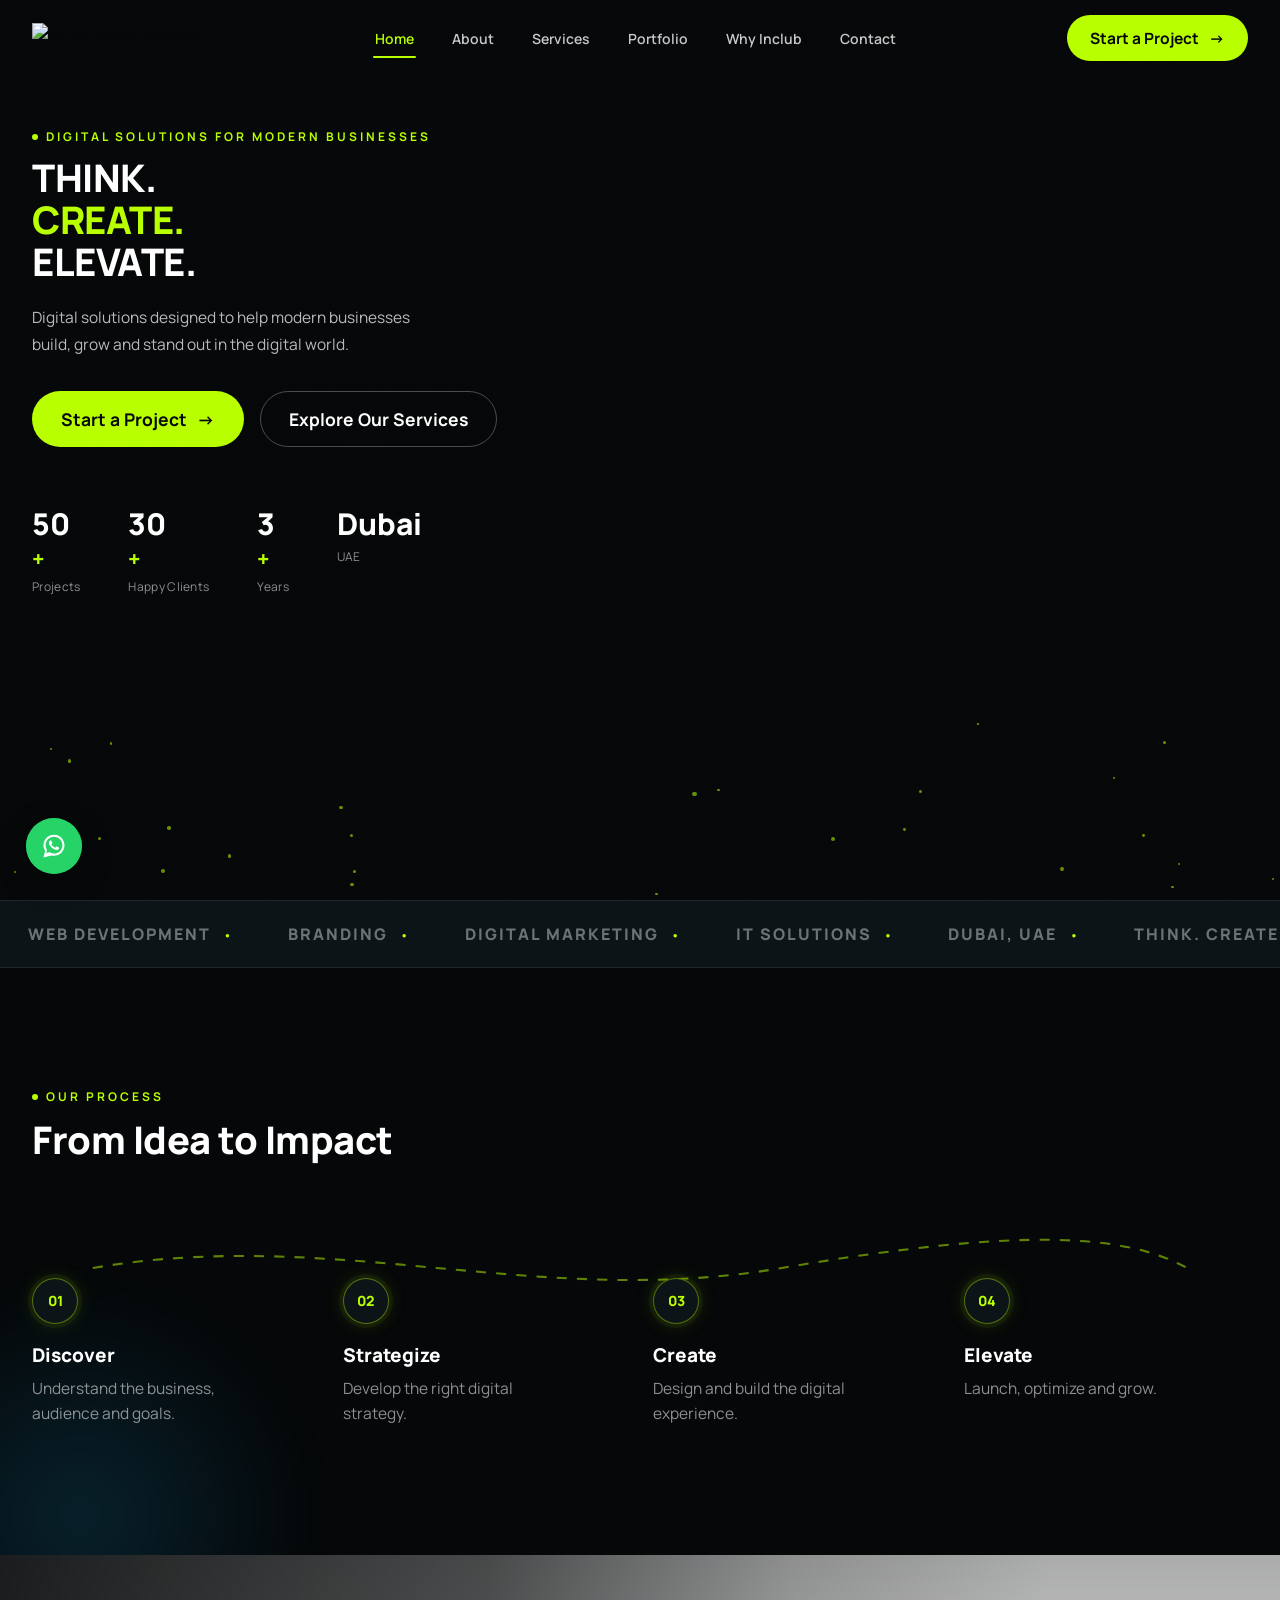
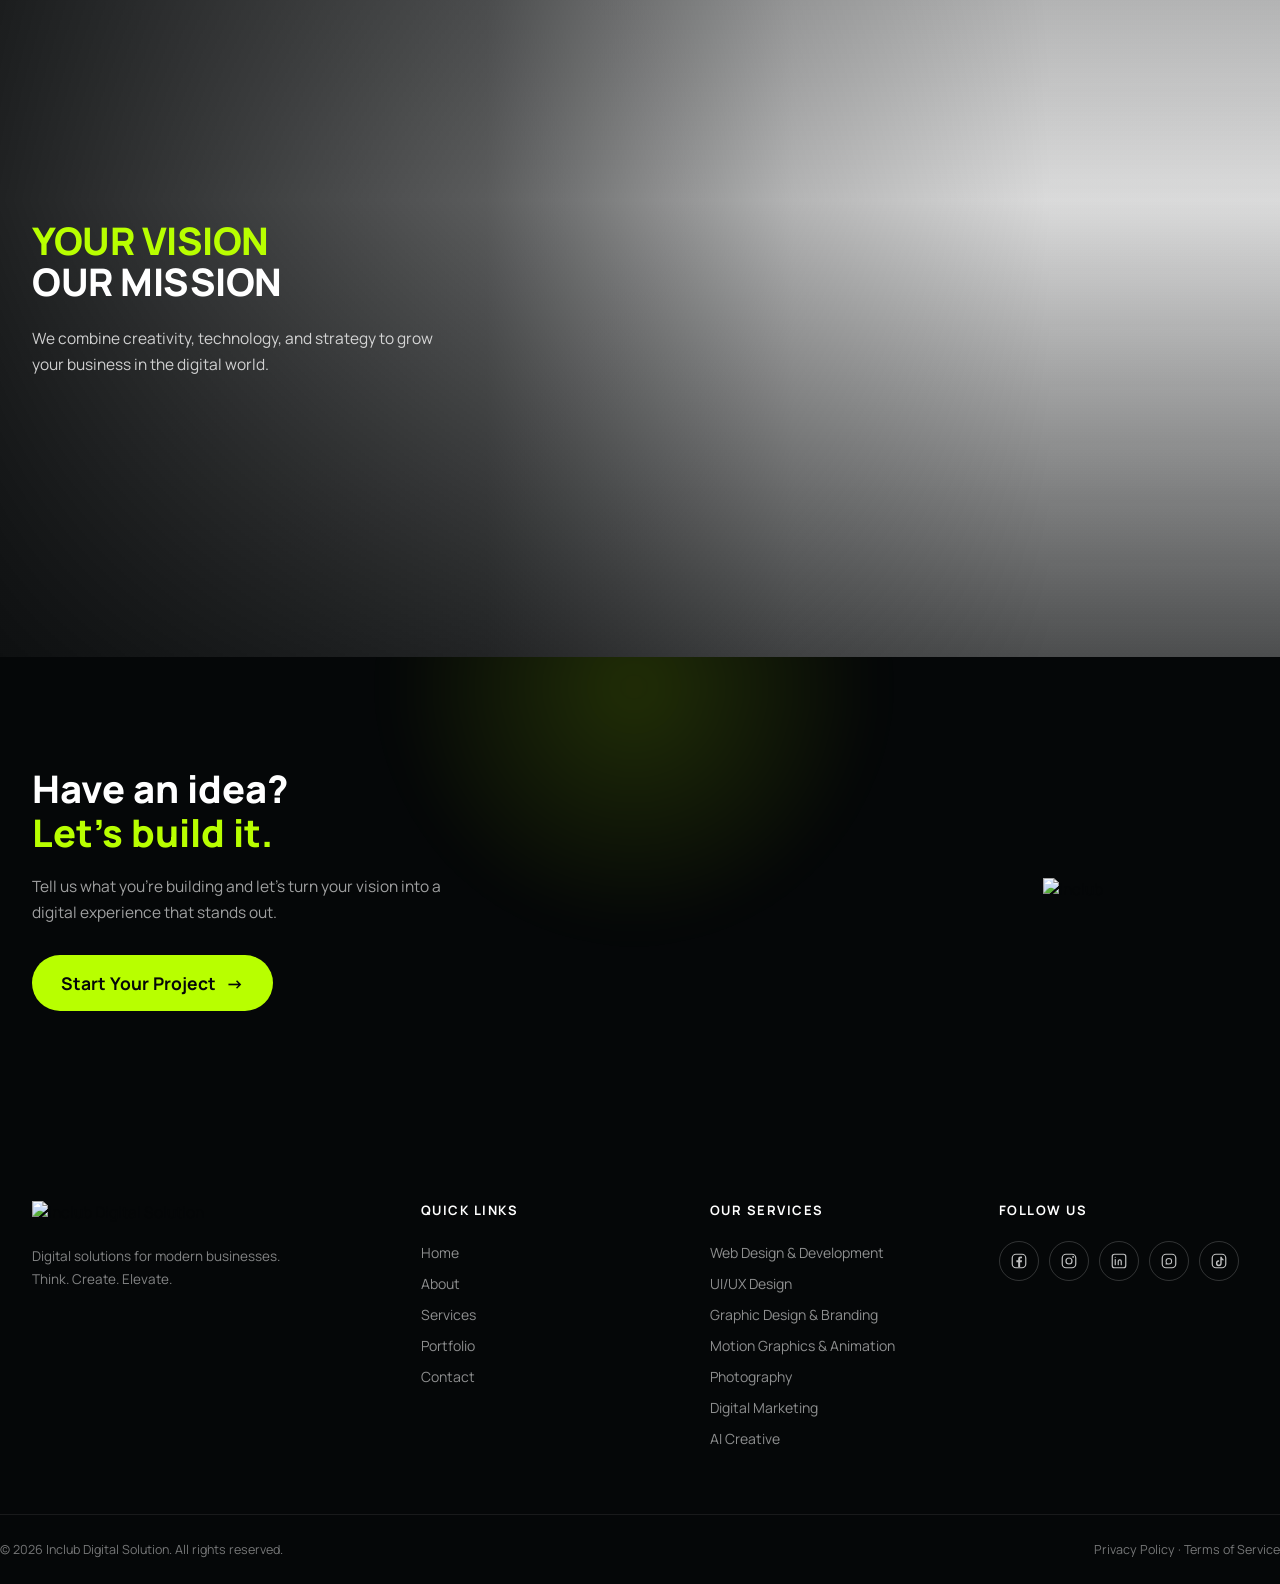
==== index.html @ 9d9596af "Add files via upload" ====
<!DOCTYPE html>
<html lang="en">
<head>
<meta charset="UTF-8">
<meta name="viewport" content="width=device-width, initial-scale=1.0">
<title>Inclub Digital Solution — Think. Create. Elevate.</title>
<meta name="description" content="Inclub Digital Solution — Dubai-based digital agency offering web development, branding, digital marketing and IT solutions.">
<link rel="icon" href="assets/logo-mark.png" type="image/png">
<link rel="preconnect" href="https://fonts.googleapis.com">
<link rel="preconnect" href="https://fonts.gstatic.com" crossorigin>
<link href="https://fonts.googleapis.com/css2?family=Manrope:wght@400;500;600;700;800&display=swap" rel="stylesheet">
<link rel="stylesheet" href="style.css">
</head>
<body>

<div class="grain"></div>
<div class="cursor-dot" id="cursorDot"></div>
<div class="cursor-ring" id="cursorRing"></div>
<div class="back-to-top" id="backToTop" aria-label="Back to top" role="button" tabindex="0">
  <svg width="18" height="18" viewBox="0 0 24 24" fill="none"><path d="M12 19V5M12 5L5 12M12 5L19 12" stroke="currentColor" stroke-width="2" stroke-linecap="round" stroke-linejoin="round"/></svg>
</div>

<a href="https://wa.me/971547295871" target="_blank" rel="noopener noreferrer" class="whatsapp-float" aria-label="Chat on WhatsApp">
  <span class="whatsapp-tooltip">Chat with us</span>
  <svg viewBox="0 0 32 32" fill="currentColor"><path d="M16.001 3C9.373 3 4 8.373 4 15c0 2.379.694 4.596 1.885 6.463L4 29l7.717-1.859A11.93 11.93 0 0016.001 27C22.628 27 28 21.627 28 15S22.628 3 16.001 3zm.001 21.6a9.56 9.56 0 01-4.868-1.334l-.349-.207-3.65.879.89-3.556-.228-.365A9.553 9.553 0 016.4 15c0-5.294 4.307-9.6 9.601-9.6 5.293 0 9.6 4.306 9.6 9.6 0 5.294-4.307 9.6-9.6 9.6zm5.264-7.19c-.288-.144-1.706-.842-1.97-.938-.264-.096-.456-.144-.648.144-.192.288-.744.938-.912 1.13-.168.192-.336.216-.624.072-.288-.144-1.216-.448-2.316-1.428-.856-.763-1.434-1.706-1.602-1.994-.168-.288-.018-.444.126-.588.13-.129.288-.336.432-.504.144-.168.192-.288.288-.48.096-.192.048-.36-.024-.504-.072-.144-.648-1.562-.888-2.14-.234-.562-.472-.486-.648-.495l-.552-.01c-.192 0-.504.072-.768.36-.264.288-1.008.984-1.008 2.4 0 1.416 1.032 2.784 1.176 2.976.144.192 2.03 3.1 4.92 4.347.687.297 1.223.474 1.641.606.689.219 1.316.188 1.812.114.553-.083 1.706-.697 1.947-1.37.24-.672.24-1.248.168-1.37-.072-.12-.264-.192-.552-.336z"/></svg>
</a>

<header class="header" id="header">
  <div class="container header-inner">
    <a href="index.html" class="logo"><img src="assets/logo.png" alt="Inclub Digital Solution"></a>

    <nav class="nav" id="mainNav">
      <a href="index.html" class="nav-link" data-nav>Home</a>
      <a href="about.html" class="nav-link" data-nav>About</a>
      <a href="services.html" class="nav-link" data-nav>Services</a>
      <a href="portfolio.html" class="nav-link" data-nav>Portfolio</a>
      <a href="why-inclub.html" class="nav-link" data-nav>Why Inclub</a>
      <a href="contact.html" class="nav-link" data-nav>Contact</a>
    </nav>

    <a href="contact.html" class="btn btn-primary btn-sm header-cta">Start a Project <span class="arrow">→</span></a>

    <button class="hamburger" id="hamburger" aria-label="Open menu" aria-expanded="false">
      <span></span><span></span><span></span>
    </button>
  </div>

</header>
  <div class="mobile-menu" id="mobileMenu">
    <nav class="mobile-nav">
      <a href="index.html" data-nav-mobile>Home</a>
      <a href="about.html" data-nav-mobile>About</a>
      <a href="services.html" data-nav-mobile>Services</a>
      <a href="portfolio.html" data-nav-mobile>Portfolio</a>
      <a href="why-inclub.html" data-nav-mobile>Why Inclub</a>
      <a href="contact.html" data-nav-mobile>Contact</a>
    </nav>
    <a href="contact.html" class="btn btn-primary" data-nav-mobile>Start a Project <span class="arrow">→</span></a>
  </div>


<section class="hero" id="home">
  <div class="hero-bg">
    <video class="hero-bg-video" autoplay muted loop playsinline preload="auto">
      <source src="assets/background_play.mp4" type="video/mp4">
    </video>
  </div>
  <div class="hero-particles" id="heroParticles"></div>

  <div class="container hero-inner">
    <p class="eyebrow reveal">Digital Solutions for Modern Businesses</p>
    <h1 class="hero-title reveal">
      <span class="line line-white">THINK.</span>
      <span class="line line-lime">CREATE.</span>
      <span class="line line-white">ELEVATE.</span>
    </h1>
    <p class="hero-sub reveal">Digital solutions designed to help modern businesses build, grow and stand out in the digital world.</p>

    <div class="hero-actions reveal">
      <a href="contact.html" class="btn btn-primary">Start a Project <span class="arrow">→</span></a>
      <a href="services.html" class="btn btn-outline">Explore Our Services</a>
    </div>

    <div class="hero-stats reveal">
      <div class="stat"><span class="stat-num" data-count="50">0</span><span class="stat-suffix">+</span><span class="stat-label">Projects</span></div>
      <div class="stat"><span class="stat-num" data-count="30">0</span><span class="stat-suffix">+</span><span class="stat-label">Happy Clients</span></div>
      <div class="stat"><span class="stat-num" data-count="3">0</span><span class="stat-suffix">+</span><span class="stat-label">Years</span></div>
      <div class="stat stat-text"><span class="stat-num-static">Dubai</span><span class="stat-label">UAE</span></div>
    </div>
  </div>
</section>

<div class="marquee">
  <div class="marquee-track">
    <div class="marquee-item">Web Development <span>●</span></div>
    <div class="marquee-item">Branding <span>●</span></div>
    <div class="marquee-item">Digital Marketing <span>●</span></div>
    <div class="marquee-item">IT Solutions <span>●</span></div>
    <div class="marquee-item">Dubai, UAE <span>●</span></div>
    <div class="marquee-item">Think. Create. Elevate. <span>●</span></div>
    <div class="marquee-item">Web Development <span>●</span></div>
    <div class="marquee-item">Branding <span>●</span></div>
    <div class="marquee-item">Digital Marketing <span>●</span></div>
    <div class="marquee-item">IT Solutions <span>●</span></div>
    <div class="marquee-item">Dubai, UAE <span>●</span></div>
    <div class="marquee-item">Think. Create. Elevate. <span>●</span></div>
  </div>
</div>

<section class="process" id="process">
  <div class="container">
    <div class="section-head reveal">
      <p class="eyebrow">Our Process</p>
      <h2 class="section-title section-title-light">From Idea to Impact</h2>
    </div>

    <div class="process-track reveal">
      <svg class="process-line" viewBox="0 0 1200 120" preserveAspectRatio="none" aria-hidden="true">
        <path d="M60 60 C 300 10, 500 110, 740 60 S 1080 20, 1140 60" />
      </svg>

      <div class="process-steps">
        <div class="process-step">
          <span class="process-index">01</span>
          <h4>Discover</h4>
          <p>Understand the business, audience and goals.</p>
        </div>
        <div class="process-step">
          <span class="process-index">02</span>
          <h4>Strategize</h4>
          <p>Develop the right digital strategy.</p>
        </div>
        <div class="process-step">
          <span class="process-index">03</span>
          <h4>Create</h4>
          <p>Design and build the digital experience.</p>
        </div>
        <div class="process-step">
          <span class="process-index">04</span>
          <h4>Elevate</h4>
          <p>Launch, optimize and grow.</p>
        </div>
      </div>
    </div>
  </div>
</section>

<section class="vision" id="vision">
  <div class="vision-bg" style="background-image:url('assets/our-mission.png')" id="visionBg"></div>
  <div class="vision-overlay"></div>
  <div class="container vision-inner reveal">
    <h2 class="vision-title">
      <span class="line-lime">YOUR VISION</span>
      <span class="line-white">OUR MISSION</span>
    </h2>
    <p class="vision-text">We combine creativity, technology, and strategy to grow your business in the digital world.</p>
  </div>
</section>

<section class="cta">
  <div class="container cta-inner reveal">
    <div class="cta-copy">
      <h2>Have an idea?<br><span class="lime">Let's build it.</span></h2>
      <p>Tell us what you're building and let's turn your vision into a digital experience that stands out.</p>
      <a href="contact.html" class="btn btn-primary">Start Your Project <span class="arrow">→</span></a>
    </div>
    <img src="assets/inclub_icon.png" alt="Inclub" class="cta-robot">
  </div>
</section>

<footer class="footer">
  <div class="container footer-grid">
    <div class="footer-brand">
      <img src="assets/logo.png" alt="Inclub Digital Solution">
      <p>Digital solutions for modern businesses.<br>Think. Create. Elevate.</p>
    </div>

    <div class="footer-col">
      <h5>Quick Links</h5>
      <a href="index.html">Home</a>
      <a href="about.html">About</a>
      <a href="services.html">Services</a>
      <a href="portfolio.html">Portfolio</a>
      <a href="contact.html">Contact</a>
    </div>

    <div class="footer-col">
      <h5>Our Services</h5>
      <a href="services.html">Web Design & Development</a>
      <a href="services.html">UI/UX Design</a>
      <a href="services.html">Graphic Design & Branding</a>
      <a href="services.html">Motion Graphics & Animation</a>
      <a href="services.html">Photography</a>
      <a href="services.html">Digital Marketing</a>
      <a href="services.html">AI Creative</a>
    </div>

    <div class="footer-col">
      <h5>Follow Us</h5>
      <div class="footer-social">
        <a href="https://www.facebook.com/profile.php?id=61593820896204" target="_blank" rel="noopener noreferrer" aria-label="Facebook" class="social-btn">
          <svg width="18" height="18" viewBox="0 0 24 24" fill="none"><rect x="3" y="3" width="18" height="18" rx="5" stroke="currentColor" stroke-width="1.6"/><path d="M13.5 20v-6.5h2.2l.3-2.5h-2.5v-1.6c0-.7.3-1.2 1.2-1.2h1.3V6c-.2 0-1-.1-1.9-.1-1.9 0-3.2 1.1-3.2 3.3v1.8H8.5v2.5h2.4V20h2.6z" fill="currentColor"/></svg>
        </a>
        <a href="https://www.instagram.com/inclubdigitalsolution/" target="_blank" rel="noopener noreferrer" aria-label="Instagram" class="social-btn">
          <svg width="18" height="18" viewBox="0 0 24 24" fill="none"><rect x="3" y="3" width="18" height="18" rx="5" stroke="currentColor" stroke-width="1.6"/><circle cx="12" cy="12" r="4" stroke="currentColor" stroke-width="1.6"/><circle cx="17.5" cy="6.5" r="1.2" fill="currentColor"/></svg>
        </a>
        <a href="https://www.linkedin.com/company/inclubdigitalsolution/" target="_blank" rel="noopener noreferrer" aria-label="LinkedIn" class="social-btn">
          <svg width="18" height="18" viewBox="0 0 24 24" fill="none"><rect x="3" y="3" width="18" height="18" rx="3" stroke="currentColor" stroke-width="1.6"/><path d="M7 10v7M7 7v.01M11 17v-4.5a2 2 0 014-.2M15 17v-4.7" stroke="currentColor" stroke-width="1.6" stroke-linecap="round"/></svg>
        </a>
        <a href="https://wa.me/971547295871" target="_blank" rel="noopener noreferrer" aria-label="WhatsApp" class="social-btn">
          <svg width="18" height="18" viewBox="0 0 24 24" fill="none"><rect x="3" y="3" width="18" height="18" rx="5" stroke="currentColor" stroke-width="1.6"/><path d="M15.5 12.3c0 2-1.7 3.7-3.7 3.7-.6 0-1.2-.1-1.7-.4l-2 .5.5-1.9a3.6 3.6 0 01-.5-1.9c0-2 1.7-3.7 3.7-3.7s3.7 1.7 3.7 3.7z" stroke="currentColor" stroke-width="1.4" stroke-linejoin="round"/></svg>
        </a>
        <a href="https://www.tiktok.com/@inclubdigitalsolution" target="_blank" rel="noopener noreferrer" aria-label="TikTok" class="social-btn">
          <svg width="18" height="18" viewBox="0 0 24 24" fill="none"><rect x="3" y="3" width="18" height="18" rx="5" stroke="currentColor" stroke-width="1.6"/><path d="M13.75 6.3h1.85c.16 1.42 1.02 2.6 2.4 3.02v1.9c-.87-.05-1.68-.33-2.4-.79v4.55a3.86 3.86 0 11-3.86-3.86c.14 0 .28.01.41.03v1.92a1.96 1.96 0 101.6 1.93V6.3z" fill="currentColor"/></svg>
        </a>
      </div>
    </div>
  </div>

  <div class="container footer-bottom">
    <span>© <span id="year"></span> Inclub Digital Solution. All rights reserved.</span>
    <span class="footer-legal"><a href="#">Privacy Policy</a> · <a href="#">Terms of Service</a></span>
  </div>
</footer>

<script src="script.js"></script>
</body>
</html>
---- style.css ----
:root{
  --black: #050708;
  --black-soft: #0d1418;
  --lime: #B8FF00;
  --green: #8DFF00;
  --blue: #16A8E8;
  --white: #FFFFFF;
  --gray-100: #F3F5F4;
  --gray-300: #d7dcdb;
  --gray-500: #9aa0a6;
  --gray-700: #4a4f52;

  --font: 'Manrope', 'Inter', -apple-system, BlinkMacSystemFont, 'Segoe UI', sans-serif;

  --container: 1320px;
  --radius-lg: 22px;
  --radius-md: 14px;
  --radius-sm: 8px;

  --ease: cubic-bezier(.22,.9,.32,1);
}

*,*::before,*::after{ box-sizing: border-box; }
html{ scroll-behavior: smooth; }
body{
  margin:0;
  font-family: var(--font);
  font-size: 15.5px;
  background: var(--white);
  color: var(--black);
  -webkit-font-smoothing: antialiased;
  overflow-x: hidden;
}
img{ max-width:100%; display:block; }
a{ color: inherit; text-decoration: none; }
ul{ list-style:none; margin:0; padding:0; }
button{ font-family: inherit; cursor:pointer; }
input, textarea, select{ font-family: inherit; }

.container{
  width: 100%;
  max-width: var(--container);
  margin: 0 auto;
  padding: 0 32px;
}

.grain{
  position: fixed; inset:0; pointer-events:none; z-index: 9999;
  opacity: .025; mix-blend-mode: overlay;
  background-image: url("data:image/svg+xml,%3Csvg xmlns='http://www.w3.org/2000/svg' width='120' height='120'%3E%3Cfilter id='n'%3E%3CfeTurbulence type='fractalNoise' baseFrequency='0.9' numOctaves='2' stitchTiles='stitch'/%3E%3C/filter%3E%3Crect width='100%25' height='100%25' filter='url(%23n)'/%3E%3C/svg%3E");
}

.cursor-dot, .cursor-ring{
  position: fixed; top:0; left:0; z-index: 9998;
  pointer-events:none;
  transform: translate(-50%,-50%);
  border-radius: 50%;
}
.cursor-dot{
  width:6px; height:6px; background: var(--lime);
  transition: opacity .2s var(--ease), background .2s var(--ease);
}
.cursor-ring{
  width:36px; height:36px; border:1.5px solid rgba(184,255,0,.55);
  transition: width .25s var(--ease), height .25s var(--ease), border-color .25s var(--ease), opacity .2s var(--ease), background .25s var(--ease);
}
.cursor-ring.hovering{
  width:56px; height:56px; background: rgba(184,255,0,.08); border-color: var(--lime);
}
.cursor-dot, .cursor-ring{ opacity:0; }
body.cursor-active .cursor-dot, body.cursor-active .cursor-ring{ opacity:1; }
@media (hover:none), (pointer:coarse){
  .cursor-dot, .cursor-ring{ display:none; }
}

.reveal{
  opacity: 0;
  transform: translateY(28px) scale(.98);
  filter: blur(6px);
  transition: opacity .8s var(--ease), transform .8s var(--ease), filter .8s var(--ease);
}
.reveal.in-view{ opacity: 1; transform: translateY(0) scale(1); filter: blur(0); }

.glow-orb{
  content:''; position:absolute; border-radius:50%;
  filter: blur(90px); pointer-events:none; z-index:0;
  opacity: .55;
}

.eyebrow{
  display:flex; align-items:center; gap:8px;
  font-size: 12px;
  font-weight: 700;
  letter-spacing: 3px;
  text-transform: uppercase;
  color: var(--lime);
  margin: 0 0 12px;
}
.eyebrow::before{
  content:''; width:6px; height:6px; border-radius:50%;
  background: var(--lime); flex-shrink:0;
  box-shadow: 0 0 0 0 rgba(184,255,0,.55);
  animation: pulseDot 2.2s ease-out infinite;
}
@keyframes pulseDot{
  0%{ box-shadow: 0 0 0 0 rgba(184,255,0,.55); }
  70%{ box-shadow: 0 0 0 7px rgba(184,255,0,0); }
  100%{ box-shadow: 0 0 0 0 rgba(184,255,0,0); }
}
.eyebrow-dark{ color: #6a9600; }
.eyebrow-dark::before{ background: #6a9600; box-shadow: 0 0 0 0 rgba(106,150,0,.4); }
.eyebrow-dark::before{ animation: pulseDotDark 2.2s ease-out infinite; }
@keyframes pulseDotDark{
  0%{ box-shadow: 0 0 0 0 rgba(106,150,0,.4); }
  70%{ box-shadow: 0 0 0 7px rgba(106,150,0,0); }
  100%{ box-shadow: 0 0 0 0 rgba(106,150,0,0); }
}

.section-title{
  font-size: 38px;
  font-weight: 800;
  line-height: 1.18;
  letter-spacing: -0.5px;
  margin: 0 0 16px;
  color: var(--black);
}
.section-title-light{ color: var(--white); }

.section-text{
  font-size: 15.5px;
  line-height: 1.7;
  color: var(--gray-700);
  max-width: 46ch;
  margin: 0 0 22px;
}

.section-head{ max-width: 640px; margin: 0 0 56px; }

.link-arrow{
  display: inline-flex;
  align-items: center;
  gap: 8px;
  font-weight: 700;
  font-size: 14px;
  color: var(--black);
  border-bottom: 1px solid transparent;
  transition: gap .25s var(--ease), color .25s var(--ease);
}
.link-arrow .arrow{ transition: transform .25s var(--ease); color: var(--lime); }
.link-arrow:hover{ gap: 12px; }
.link-arrow:hover .arrow{ transform: translateX(3px); }

.section-title-light + .link-arrow,
.services .link-arrow,
.process .link-arrow{ color: var(--white); }

.btn{
  display: inline-flex;
  align-items: center;
  gap: 10px;
  padding: 15px 28px;
  border-radius: 999px;
  font-weight: 700;
  font-size: 17.5px;
  border: 1px solid transparent;
  transition: transform .25s var(--ease), box-shadow .25s var(--ease), background .25s var(--ease), color .25s var(--ease), border-color .25s var(--ease);
  white-space: nowrap;
}
.btn .arrow{ transition: transform .25s var(--ease); }
.btn:hover .arrow{ transform: translateX(4px); }
.btn:hover{ transform: translateY(-2px); }

.btn-primary{
  background: var(--lime);
  color: var(--black);
  box-shadow: 0 0 0 rgba(184,255,0,0);
}
.btn-primary:hover{ box-shadow: 0 8px 34px rgba(184,255,0,.45); }

.btn-outline{
  background: transparent;
  color: var(--white);
  border-color: rgba(255,255,255,.28);
}
.btn-outline:hover{ border-color: var(--lime); color: var(--lime); box-shadow: 0 0 24px rgba(184,255,0,.18); }

.btn-sm{ padding: 11px 22px; font-size: 15.5px; }
.btn-block{ width: 100%; justify-content: center; margin-top: 6px; }

.header{
  position: fixed; top:0; left:0; right:0; z-index: 500;
  background: transparent;
  backdrop-filter: none;
  -webkit-backdrop-filter: none;
  border-bottom: 1px solid transparent;
  transition: background .3s var(--ease), border-color .3s var(--ease), backdrop-filter .3s var(--ease);
}
.header.scrolled{
  background: rgba(5,7,8,.85);
  backdrop-filter: blur(14px);
  -webkit-backdrop-filter: blur(14px);
  border-bottom-color: rgba(255,255,255,.08);
}

.header-inner{
  display:flex; align-items:center; justify-content: space-between;
  height: 76px;
  gap: 24px;
}
.logo img{ height: 30px; width:auto; }

.nav{ display:flex; align-items:center; gap: 34px; margin: 0 auto; }
.nav-link{
  position: relative;
  font-size: 14px; font-weight: 600;
  color: rgba(255,255,255,.78);
  padding: 6px 2px;
  transition: color .2s var(--ease);
}
.nav-link::after{
  content:''; position:absolute; left:0; right:0; bottom:-4px; height:2px;
  background: var(--lime); border-radius:2px;
  transform: scaleX(0); transform-origin: left;
  transition: transform .25s var(--ease);
}
.nav-link:hover{ color: var(--white); }
.nav-link.active{ color: var(--lime); }
.nav-link.active::after{ transform: scaleX(1); }

.header-cta{ flex-shrink:0; }

.hamburger{
  display:none; flex-direction:column; justify-content:center; gap:5px;
  width: 40px; height:40px; background:transparent; border:none; padding:0;
}
.hamburger span{
  display:block; width: 22px; height:2px; background: var(--white);
  margin: 0 auto; transition: transform .3s var(--ease), opacity .3s var(--ease);
}
.hamburger.open span:nth-child(1){ transform: translateY(7px) rotate(45deg); }
.hamburger.open span:nth-child(2){ opacity:0; }
.hamburger.open span:nth-child(3){ transform: translateY(-7px) rotate(-45deg); }

.mobile-menu{
  display:none;
  position: fixed; inset: 76px 0 0 0; z-index: 480;
  background: rgb(5,7,8);
  padding: 36px 28px;
  flex-direction: column; gap: 34px;
  transform: translateY(-12px);
  opacity: 0;
  pointer-events: none;
  transition: transform .35s var(--ease), opacity .35s var(--ease);
  overflow-y: auto;
}
.mobile-menu.open{ opacity:1; transform: translateY(0); pointer-events:auto; }
.mobile-nav{ display:flex; flex-direction:column; gap: 6px; }
.mobile-nav a{
  font-size: 26px; font-weight: 700; color: var(--white);
  padding: 12px 0; border-bottom: 1px solid rgba(255,255,255,.08);
}
.mobile-nav a.active{ color: var(--lime); }

.hero{
  position: relative;
  min-height: 100vh;
  display:flex; align-items:flex-start;
  overflow:hidden;
  background: var(--black);
}
.hero-bg{
  position:absolute; inset:0; overflow:hidden;
  background-size: cover; background-position: 5% 32%;
  z-index: 0;
}
.hero-bg-video{
  position:absolute; inset:0;
  width:100%; height:100%;
  object-fit: cover; object-position: 5% 32%;
}
.hero-bg::after{
  content:''; position:absolute; inset:0;
  background:
    linear-gradient(90deg, rgba(5,7,8,.92) 0%, rgba(5,7,8,.68) 32%, rgba(5,7,8,.3) 58%, rgba(5,7,8,.08) 78%),
    linear-gradient(180deg, rgba(5,7,8,.2) 0%, rgba(5,7,8,.05) 30%, rgba(5,7,8,.8) 100%);
}
.hero-particles{ position:absolute; inset:0; z-index:1; pointer-events:none; }
.particle{
  position:absolute; border-radius:50%;
  background: var(--lime); opacity:.55;
  filter: blur(.3px);
  animation: floaty linear infinite;
}
@keyframes floaty{
  0%{ transform: translateY(0) translateX(0); opacity:0; }
  10%{ opacity:.6; }
  90%{ opacity:.6; }
  100%{ transform: translateY(-90vh) translateX(20px); opacity:0; }
}

@keyframes dashMove{ to{ stroke-dashoffset: -600; } }

@keyframes floatRobot{
  0%,100%{ transform: translateY(0); }
  50%{ transform: translateY(-16px); }
}

.hero-inner{ position:relative; z-index:4; padding: 128px 32px 60px; }

.hero-title{
  margin: 6px 0 22px;
  font-size: 38px;
  font-weight: 800;
  line-height: 1.1;
  letter-spacing: -0.5px;
}
.hero-title .line{ display:block; }
.line-white{ color: var(--white); }
.line-lime{ color: var(--lime); }
.line-blue{ color: var(--blue); }

.hero-sub{
  color: rgba(255,255,255,.72);
  font-size: 15.5px;
  line-height: 1.7;
  max-width: 46ch;
  margin: 0 0 34px;
}

.hero-actions{ display:flex; gap:16px; flex-wrap:wrap; margin-bottom: 56px; }

.hero-stats{ display:flex; gap: 48px; flex-wrap:wrap; }
.stat{ display:flex; flex-direction:column; }
.stat-num{ font-size: 30px; font-weight: 800; color: var(--white); display:inline; }
.stat-suffix{ font-size: 22px; font-weight: 800; color: var(--lime); }
.stat-num-static{ font-size: 30px; font-weight: 800; color: var(--white); }
.stat-label{ font-size: 12px; color: rgba(255,255,255,.55); margin-top: 4px; letter-spacing:.3px; }

.page-banner{
  position: relative; overflow:hidden;
  padding: 168px 0 76px;
  background: var(--black);
  border-bottom: 1px solid rgba(255,255,255,.08);
}
.page-banner-bg{
  position:absolute; inset:0;
  background-size: cover; background-position: center;
  opacity: .3;
}
.page-banner-overlay{
  position:absolute; inset:0;
  background: linear-gradient(180deg, rgba(5,7,8,.55) 0%, rgba(5,7,8,.92) 100%);
}
.page-banner::after{
  content:''; position:absolute; width:420px; height:420px; border-radius:50%;
  background: radial-gradient(circle, rgba(184,255,0,.16), transparent 70%);
  filter: blur(20px); top:-180px; right:-120px; pointer-events:none;
}
.page-banner-inner{ position:relative; z-index:2; }
.breadcrumb{
  font-size: 13px; font-weight:600; color: rgba(255,255,255,.5);
  margin: 0 0 16px;
}
.breadcrumb a{ color: var(--lime); }
.breadcrumb a:hover{ text-decoration: underline; }
.page-banner h1{
  color:#fff; font-weight:800; margin:0;
  font-size: 38px; letter-spacing:-0.5px; line-height:1.1;
}
.page-banner p{
  color: rgba(255,255,255,.65); font-size:15.5px; line-height:1.7;
  max-width: 56ch; margin: 16px 0 0;
}

@media (max-width: 860px){
  .page-banner{ padding: 128px 0 56px; }
}

.marquee{
  background: var(--black-soft);
  border-top: 1px solid rgba(255,255,255,.08);
  border-bottom: 1px solid rgba(255,255,255,.08);
  overflow: hidden;
  padding: 22px 0;
}
.marquee-track{
  display:flex; align-items:center; width:max-content;
  animation: marqueeScroll 28s linear infinite;
}
.marquee:hover .marquee-track{ animation-play-state: paused; }
.marquee-item{
  display:flex; align-items:center; gap: 14px;
  font-size: 16px; font-weight: 800; letter-spacing: 2px; text-transform: uppercase;
  color: rgba(255,255,255,.4);
  padding: 0 28px; white-space: nowrap;
}
.marquee-item span{ color: var(--lime); font-size: 8px; }
@keyframes marqueeScroll{ to{ transform: translateX(-50%); } }

.about{ background: var(--white); padding: 120px 0; }
.about-grid{
  display:grid; grid-template-columns: 1fr 1fr; gap: 70px; align-items:center;
}
.about-features{
  display:grid; grid-template-columns: repeat(2,1fr); gap: 26px;
  margin-top: 40px; padding-top: 34px; border-top: 1px solid var(--gray-300);
}
.about-feature{
  display:flex; align-items:center; gap: 12px;
  font-size: 13.5px; font-weight: 700; color: var(--black);
  line-height: 1.3;
}
.about-feature svg{ flex-shrink:0; }

.about-visual{ position: relative; display:flex; align-items:center; justify-content:center; }
.about-mark{
  position:absolute; left: -6%; top: -8%;
  width: 130px; height:130px; border-radius:50%;
  box-shadow: 0 20px 50px rgba(0,0,0,.18);
  z-index: 2; background: var(--black);
  overflow: hidden;
  display:flex; align-items:center; justify-content:center;
  animation: floatRobot 6s ease-in-out infinite;
}
.about-mark img{ width: 58%; height:auto; object-fit: contain; }
.about-mark::before{
  content:''; position:absolute; inset:-16px; border-radius:50%;
  border: 1px dashed rgba(184,255,0,.45);
  box-shadow: 0 0 24px rgba(184,255,0,.12);
  animation: spinRing 18s linear infinite;
}
@keyframes spinRing{ to{ transform: rotate(360deg); } }
.about-image{
  position: relative; width: 100%; border-radius: var(--radius-lg);
  overflow: hidden; box-shadow: 0 30px 60px rgba(0,0,0,.16);
}
.about-image img{ width:100%; height: 420px; object-fit: cover; }
.play-btn{
  position:absolute; left: 50%; top: 50%; transform: translate(-50%,-50%);
  width: 60px; height:60px; border-radius:50%; border:none;
  background: var(--lime);
  display:flex; align-items:center; justify-content:center;
  box-shadow: 0 10px 30px rgba(184,255,0,.4);
  transition: transform .25s var(--ease);
}
.play-btn:hover{ transform: translate(-50%,-50%) scale(1.08); }
.about-caption{
  position:absolute; right: 18px; bottom: 18px;
  color:#fff; font-weight:700; font-size:12px; text-align:right;
  line-height:1.4; letter-spacing:.5px;
  text-shadow: 0 2px 10px rgba(0,0,0,.6);
}

.team{ background: var(--gray-100); padding: 120px 0; }
.team-grid{ display:flex; flex-wrap:wrap; justify-content:center; gap: 26px; }
.team-card{ text-align:center; flex: 0 0 calc((100% - 78px)/4); max-width: calc((100% - 78px)/4); }
.team-photo{
  position:relative; width:100%; aspect-ratio: 4/5; overflow:hidden;
  border-radius: var(--radius-md); margin-bottom: 18px;
  box-shadow: 0 20px 40px rgba(0,0,0,.08);
}
.team-photo img{ width:100%; height:100%; object-fit:cover; filter: grayscale(1); transition: transform .5s var(--ease), filter .5s var(--ease); }
.team-card:hover .team-photo img{ transform: scale(1.06); filter: grayscale(0); }
.team-name{ font-size: 17.5px; font-weight: 800; margin: 0 0 4px; color: var(--black); }
.team-role{ font-size: 13.5px; color: var(--gray-700); margin:0; }

.services{ background: var(--black); padding: 120px 0; position:relative; overflow:hidden; }
.services-first{ padding-top: 168px; }
.services::before{
  content:''; position:absolute; inset:0;
  background-image: linear-gradient(rgba(255,255,255,.03) 1px, transparent 1px), linear-gradient(90deg, rgba(255,255,255,.03) 1px, transparent 1px);
  background-size: 48px 48px;
  pointer-events:none;
}
.services::after{
  content:''; position:absolute; width:560px; height:560px; border-radius:50%;
  background: radial-gradient(circle, rgba(184,255,0,.18), transparent 70%);
  filter: blur(20px); top:-220px; right:-180px; pointer-events:none;
}
.services .container{ position:relative; z-index:1; }

.services-grid{ display:grid; grid-template-columns: repeat(3, 1fr); gap: 22px; }
.service-card:nth-child(7):last-child{ grid-column: 2 / span 1; }
.service-card{
  position: relative;
  overflow: hidden;
  background: rgba(255,255,255,.03);
  border: 1px solid rgba(255,255,255,.09);
  border-radius: var(--radius-lg);
  padding: 34px 28px;
  backdrop-filter: blur(6px);
  transition: transform .35s var(--ease), border-color .35s var(--ease), box-shadow .35s var(--ease), background .35s var(--ease);
}
.service-card::before{
  content:''; position:absolute; top:0; left:0; right:0; height:2px;
  background: linear-gradient(90deg, transparent, var(--lime), transparent);
  transform: scaleX(0); transform-origin:center;
  transition: transform .4s var(--ease);
}
.service-card::after{
  content: attr(data-num);
  position:absolute; top:-.15em; right:18px;
  font-size: 84px; font-weight:800; line-height:1;
  color: transparent; -webkit-text-stroke: 1px rgba(255,255,255,.07);
  pointer-events:none; transition: -webkit-text-stroke-color .35s var(--ease);
}
.service-card:hover{
  transform: translateY(-8px);
  border-color: rgba(184,255,0,.5);
  box-shadow: 0 20px 50px rgba(184,255,0,.12);
  background: rgba(184,255,0,.04);
}
.service-card:hover::before{ transform: scaleX(1); }
.service-card:hover::after{ -webkit-text-stroke-color: rgba(184,255,0,.18); }
.service-num{
  display:block; position:relative; z-index:1;
  font-size: 13px; font-weight:800; color: rgba(255,255,255,.35);
  margin-bottom: 18px; letter-spacing:1px; font-variant-numeric: tabular-nums;
  transition: color .3s var(--ease), text-shadow .3s var(--ease);
}
.service-card:hover .service-num{ color: var(--lime); text-shadow: 0 0 16px rgba(184,255,0,.5); }
.service-icon{
  position:relative; z-index:1;
  width: 58px; height:58px; border-radius: 16px;
  background: rgba(184,255,0,.08);
  border: 1px solid rgba(184,255,0,.16);
  display:flex; align-items:center; justify-content:center;
  transition: transform .35s var(--ease), background .35s var(--ease);
  margin-bottom: 20px;
}
.service-card:hover .service-icon{ transform: scale(1.08) rotate(-4deg); background: rgba(184,255,0,.14); }
.service-card h3{ position:relative; z-index:1; font-size: 19px; font-weight: 800; color: var(--white); margin: 0 0 10px; }
.service-card p{ position:relative; z-index:1; font-size: 15.5px; line-height: 1.65; color: rgba(255,255,255,.6); margin: 0 0 22px; }
.service-card .link-arrow{ position:relative; z-index:1; }

.why{ background: var(--gray-100); padding: 120px 0; }
.why-grid{ display:grid; grid-template-columns: repeat(3, 1fr); gap: 26px; }
.why-item{
  background: var(--white);
  border: 1px solid var(--gray-300);
  border-radius: var(--radius-md);
  padding: 30px 24px;
  display:flex; flex-direction:column; gap: 16px;
  transition: transform .3s var(--ease), box-shadow .3s var(--ease), border-color .3s var(--ease);
}
.why-item:hover{
  transform: translateY(-6px);
  box-shadow: 0 20px 40px rgba(0,0,0,.08);
  border-color: var(--lime);
}
.why-item h4{ margin:0; font-size: 19px; font-weight: 800; }

.process{ background: var(--black); padding: 120px 0 130px; position:relative; overflow:hidden; }
.process::before{
  content:''; position:absolute; width:480px; height:480px; border-radius:50%;
  background: radial-gradient(circle, rgba(22,168,232,.16), transparent 70%);
  filter: blur(20px); bottom:-200px; left:-160px; pointer-events:none;
}
.process .container{ position:relative; z-index:1; }
.process-track{ position: relative; margin-top: 40px; }
.process-line{ width:100%; height: 100px; display:block; }
.process-line path{
  fill:none; stroke: var(--lime); stroke-width: 2.5; opacity:.5;
  stroke-dasharray: 10 10;
  animation: dashMove 10s linear infinite;
}
.process-steps{
  display:grid; grid-template-columns: repeat(4,1fr); gap: 26px;
  margin-top: -40px;
}
.process-step{ text-align:left; }
.process-index{
  display:inline-flex; align-items:center; justify-content:center;
  width: 46px; height:46px; border-radius:50%;
  background: var(--black-soft); border: 1px solid rgba(184,255,0,.4);
  color: var(--lime); font-weight:800; font-size:14px;
  margin-bottom: 18px;
  box-shadow: 0 0 0 4px rgba(184,255,0,.05), 0 0 20px rgba(184,255,0,.15);
}
.process-step h4{ color: var(--white); font-size: 19px; font-weight:800; margin: 0 0 8px; }
.process-step p{ color: rgba(255,255,255,.55); font-size: 15.5px; line-height: 1.6; margin:0; max-width: 24ch; }

.portfolio{ background: var(--white); padding: 120px 0; }
.filters{ display:flex; flex-wrap:wrap; gap: 10px; margin-bottom: 44px; }
.filter-btn{
  padding: 10px 20px; border-radius: 999px; border: 1px solid var(--gray-300);
  background: transparent; font-size: 13.5px; font-weight: 700; color: var(--gray-700);
  transition: all .25s var(--ease);
}
.filter-btn:hover{ border-color: var(--black); color: var(--black); }
.filter-btn.active{ background: var(--black); color: var(--lime); border-color: var(--black); }

.portfolio-grid{
  display:grid; grid-template-columns: repeat(2, 1fr); gap: 20px;
}
.portfolio-featured{ grid-column: 1 / -1; aspect-ratio: 3/1; max-height: 420px; }
.portfolio-item{
  display:block; position:relative; overflow:hidden;
  aspect-ratio: 4/3; cursor:pointer;
  background: var(--black);
  border: 1px solid var(--gray-300);
  box-shadow: 0 20px 40px rgba(0,0,0,.08);
  transition: opacity .3s var(--ease), box-shadow .3s var(--ease);
}
.portfolio-item:hover{ box-shadow: 0 24px 48px rgba(0,0,0,.14); }
.portfolio-item .play-btn{ pointer-events:none; z-index:1; }
.portfolio-item.hidden{ display:none; }
.portfolio-item img{
  width:100%; height:100%; object-fit: cover;
  transition: transform .6s var(--ease);
}
.portfolio-item:hover img{ transform: scale(1.06); }
.portfolio-year{
  position:absolute; top:20px; right:20px; z-index:1;
  font-size: 12px; font-weight:700; color: rgba(255,255,255,.55);
  letter-spacing: 1px;
}
.portfolio-overlay{
  position:absolute; inset:0;
  background: linear-gradient(180deg, rgba(5,7,8,0) 45%, rgba(5,7,8,.85) 100%);
  display:flex; flex-direction:column; justify-content:flex-end;
  padding: 26px;
}
.portfolio-cat{
  font-size: 11px; font-weight:800; letter-spacing:3px; text-transform:uppercase;
  color: var(--lime); margin-bottom: 10px;
}
.portfolio-overlay h4{ color:#fff; font-size:24px; font-weight:800; margin:0 0 6px; letter-spacing:-.3px; }
.portfolio-featured .portfolio-overlay h4{ font-size: 32px; }
.portfolio-sub{ color: rgba(255,255,255,.6); font-size: 14px; }
.portfolio-go{
  position:absolute; right:18px; bottom:18px; z-index:1;
  width: 40px; height:40px; border-radius:50%;
  border: 1px solid rgba(255,255,255,.3);
  color:#fff; font-size:16px; font-weight:700;
  display:flex; align-items:center; justify-content:center;
  transition: all .3s var(--ease);
}
.portfolio-item:hover .portfolio-go{
  background: var(--lime); border-color: var(--lime); color: var(--black);
  transform: rotate(45deg);
}

.view-all-wrap{ text-align:center; margin-top: 46px; }

.vision{
  position: relative; min-height: 78vh; display:flex; align-items:center;
  overflow:hidden;
}
.vision-bg{
  position:absolute; inset: -10% 0 -10% 0;
  background-size: cover; background-position:center;
  will-change: transform;
}
.vision-overlay{
  position:absolute; inset:0;
  background:
    linear-gradient(90deg, rgba(5,7,8,.88) 0%, rgba(5,7,8,.62) 38%, rgba(5,7,8,.22) 62%, rgba(5,7,8,.05) 82%),
    linear-gradient(180deg, rgba(5,7,8,.3) 0%, rgba(5,7,8,.1) 35%, rgba(5,7,8,.7) 100%);
}
.vision-inner{ position:relative; z-index:2; padding: 90px 32px; }
.vision-title{
  font-size: 38px;
  font-weight: 800; line-height: 1.1; letter-spacing: -0.5px; margin:0 0 22px;
}
.vision-title span{ display:block; }
.vision-text{ color: rgba(255,255,255,.78); font-size:15.5px; max-width: 48ch; line-height:1.7; }

.cta{ background: var(--black); padding: 110px 0; overflow:hidden; position:relative; }
.cta::before{
  content:''; position:absolute; width:500px; height:500px; border-radius:50%;
  background: radial-gradient(circle, rgba(184,255,0,.16), transparent 70%);
  filter: blur(20px); top:-220px; left:30%; pointer-events:none;
}
.cta-inner{
  position:relative; z-index:1;
  display:flex; align-items:center; justify-content:space-between; gap: 40px;
}
.cta-copy h2{
  color:#fff; font-size: 38px; font-weight:800; line-height:1.15; margin:0 0 18px;
}
.cta-copy .lime{ color: var(--lime); }
.cta-copy p{ color: rgba(255,255,255,.62); font-size: 15.5px; max-width: 46ch; margin: 0 0 30px; line-height:1.7; }
.cta-robot{ width: clamp(150px, 16vw, 220px); flex-shrink:0; animation: floatRobot 5s ease-in-out infinite; }

.contact{ background: var(--white); padding: 120px 0; }
.contact-grid{ display:grid; grid-template-columns: .8fr 1.2fr; gap: 70px; }

.contact-list{ display:flex; flex-direction:column; gap: 18px; margin: 30px 0; }
.contact-list li{ display:flex; align-items:center; gap: 14px; font-size:15.5px; font-weight:600; color: var(--black); }

.social-row{ display:flex; gap: 12px; }
.social-btn{
  width: 42px; height:42px; border-radius:50%; border: 1px solid var(--gray-300);
  display:flex; align-items:center; justify-content:center; color: var(--black);
  transition: all .25s var(--ease);
}
.social-btn:hover{ background: var(--black); color: var(--lime); border-color: var(--black); }

.contact-form{ display:flex; flex-direction:column; gap: 18px; }
.form-row{ display:grid; grid-template-columns: 1fr 1fr; gap: 18px; }
.field{ display:flex; flex-direction:column; }
.field-full{ grid-column: 1/-1; }
.field input, .field select, .field textarea{
  width:100%; padding: 15px 18px; border-radius: 10px;
  border: 1.5px solid var(--gray-300); font-size: 14.5px; color: var(--black);
  background: var(--white);
  transition: border-color .25s var(--ease), box-shadow .25s var(--ease);
}
.field textarea{ resize: vertical; min-height: 110px; }
.field input:focus, .field select:focus, .field textarea:focus{
  outline:none; border-color: var(--lime); box-shadow: 0 0 0 4px rgba(184,255,0,.15);
}
.field-error{ display:none; font-size: 12px; color:#d92b2b; margin-top:6px; font-weight:600; }
.field.invalid input, .field.invalid textarea{ border-color:#d92b2b; }
.field.invalid .field-error{ display:block; }

.form-success{
  display:none; margin: 4px 0 0; font-size: 13.5px; font-weight:700; color: #4a8c00;
  background: rgba(184,255,0,.15); padding: 12px 16px; border-radius: 10px;
}
.form-success.show{ display:block; }

.footer{ background: var(--black); padding: 80px 0 0; }
.footer-grid{
  display:grid; grid-template-columns: 1.4fr 1fr 1fr 1fr; gap: 40px;
  padding-bottom: 60px; border-bottom: 1px solid rgba(255,255,255,.08);
}
.footer-brand img{ height: 28px; margin-bottom: 16px; }
.footer-brand p{ color: rgba(255,255,255,.5); font-size: 13.5px; line-height:1.7; }
.footer-col h5{ color:#fff; font-size:13px; letter-spacing:1.5px; text-transform:uppercase; margin: 0 0 18px; }
.footer-col{ display:flex; flex-direction:column; }
.footer-col a{
  color: rgba(255,255,255,.55); font-size: 14px; padding: 6px 0;
  transition: color .2s var(--ease);
}
.footer-col a:hover{ color: var(--lime); }

.footer-social{ display:flex; flex-wrap:wrap; gap: 10px; margin-top: 4px; }
.footer-social .social-btn{
  width: 40px; height:40px;
  border-color: rgba(255,255,255,.18); color: rgba(255,255,255,.75);
}
.footer-social .social-btn:hover{ background: var(--lime); color: var(--black); border-color: var(--lime); }

.footer-bottom{
  display:flex; align-items:center; justify-content:space-between; flex-wrap:wrap; gap: 10px;
  padding: 26px 0; color: rgba(255,255,255,.45); font-size: 12.5px;
}
.footer-legal a{ color: rgba(255,255,255,.45); }
.footer-legal a:hover{ color: var(--lime); }

.back-to-top{
  position: fixed; right: 26px; bottom: 26px; z-index: 400;
  width: 48px; height:48px; border-radius:50%;
  background: var(--lime); color: var(--black);
  display:flex; align-items:center; justify-content:center;
  box-shadow: 0 10px 30px rgba(0,0,0,.25);
  opacity:0; transform: translateY(12px) scale(.9); pointer-events:none;
  transition: opacity .3s var(--ease), transform .3s var(--ease);
}
.back-to-top.show{ opacity:1; transform: translateY(0) scale(1); pointer-events:auto; }
.back-to-top:hover{ transform: translateY(-3px) scale(1.05); }

.whatsapp-float{
  position: fixed; left: 26px; bottom: 26px; z-index: 400;
  width: 56px; height:56px; border-radius:50%;
  background: #25D366; color:#fff;
  display:flex; align-items:center; justify-content:center;
  box-shadow: 0 10px 30px rgba(0,0,0,.3);
  transition: transform .3s var(--ease), box-shadow .3s var(--ease);
}
.whatsapp-float::before{
  content:''; position:absolute; inset:0; border-radius:50%;
  background: #25D366; opacity:.55;
  animation: whatsappPulse 2.2s ease-out infinite;
  z-index:-1;
}
@keyframes whatsappPulse{
  0%{ transform: scale(1); opacity:.55; }
  100%{ transform: scale(1.7); opacity:0; }
}
.whatsapp-float:hover{ transform: scale(1.08); box-shadow: 0 14px 36px rgba(0,0,0,.4); }
.whatsapp-float svg{ width:28px; height:28px; }
.whatsapp-tooltip{
  position:absolute; left: 66px; top:50%; transform: translateY(-50%);
  background: var(--black); color:#fff; font-size:13px; font-weight:600;
  padding: 8px 14px; border-radius: 8px; white-space:nowrap;
  opacity:0; pointer-events:none; transition: opacity .25s var(--ease), transform .25s var(--ease);
  transform: translateY(-50%) translateX(-6px);
}
.whatsapp-float:hover .whatsapp-tooltip{ opacity:1; transform: translateY(-50%) translateX(0); }

@media (max-width: 860px){
  .whatsapp-float{ left: 16px; bottom: 16px; width:50px; height:50px; }
  .whatsapp-float svg{ width:24px; height:24px; }
  .whatsapp-tooltip{ display:none; }
}

@media (max-width: 1080px){
  .services-grid{ grid-template-columns: repeat(2,1fr); }
  .service-card:nth-child(7):last-child{ grid-column: auto; }
  .why-grid{ grid-template-columns: repeat(2,1fr); }
  .team-card{ flex-basis: calc((100% - 26px)/2); max-width: calc((100% - 26px)/2); }
  .process-steps{ grid-template-columns: repeat(2,1fr); row-gap: 40px; }
  .process-line{ display:none; }
  .process-steps{ margin-top:0; }
  .about-grid{ gap: 46px; }
}

@media (max-width: 860px){
  .container{ padding: 0 20px; }

  .nav, .header-cta{ display:none; }
  .hamburger{ display:flex; }
  .mobile-menu{ display:flex; inset: 68px 0 0 0; }

  .header-inner{ height: 68px; }
  .hero-inner{ padding: 104px 20px 50px; }
  .hero-robot{ width: 130px; right: 4%; bottom: 3%; opacity:.9; }
  .hero-title{ font-size: 30px; letter-spacing: -0.5px; }
  .hero-actions{ flex-direction:column; align-items:stretch; margin-bottom:40px; }
  .hero-actions .btn{ justify-content:center; }
  .hero-stats{ gap: 28px; }

  .section-title{ font-size: 30px; }
  .page-banner h1{ font-size: 30px; }
  .vision-title{ font-size: 30px; }
  .cta-copy h2{ font-size: 30px; }

  .service-card h3,
  .why-item h4,
  .process-step h4{ font-size: 17.5px; }

  .about{ padding: 80px 0; }
  .about-grid{ grid-template-columns: 1fr; gap: 50px; }
  .about-visual{ order:-1; }
  .about-mark{ width: 90px; height:90px; left: 4%; top: -10%; }
  .about-image img{ height: 280px; }
  .about-features{ grid-template-columns: 1fr 1fr; gap: 20px; }

  .team{ padding: 80px 0; }
  .team-grid{ gap: 18px; }
  .team-card{ flex-basis: calc((100% - 18px)/2); max-width: calc((100% - 18px)/2); }

  .services{ padding: 80px 0; }
  .services-first{ padding-top: 128px; }
  .services-grid{ grid-template-columns: 1fr; }

  .why{ padding: 80px 0; }
  .why-grid{ grid-template-columns: 1fr 1fr; gap: 16px; }
  .why-item{ padding: 22px 18px; }

  .process{ padding: 80px 0; }
  .process .section-head{ text-align:center; margin-left:auto; margin-right:auto; }
  .process .section-head .eyebrow{ justify-content:center; }
  .process-steps{ grid-template-columns: 1fr; gap: 30px; }
  .process-step{ text-align:center; }
  .process-step p{ max-width: none; margin-left:auto; margin-right:auto; }

  .portfolio{ padding: 80px 0; }
  .portfolio-grid{ grid-template-columns: 1fr 1fr; gap: 12px; }
  .portfolio-featured{ aspect-ratio: 4/3; }
  .portfolio-overlay{ background: linear-gradient(180deg, rgba(5,7,8,0) 40%, rgba(5,7,8,.92) 100%); padding:14px; }
  .portfolio-overlay h4{ font-size:14px; }
  .portfolio-featured .portfolio-overlay h4{ font-size:18px; }
  .portfolio-sub{ font-size:11px; }
  .portfolio-cat{ font-size:9px; letter-spacing:2px; margin-bottom:4px; }
  .portfolio-year{ top:12px; right:12px; font-size:10px; }
  .portfolio-go{ width:30px; height:30px; right:10px; bottom:10px; font-size:13px; }

  .vision{ min-height: 60vh; }
  .vision-bg{ background-position: 66% 30%; }
  .vision-inner{ padding: 60px 20px; }

  .cta{ padding: 70px 0; }
  .cta-inner{ flex-direction:column; justify-content:flex-start; align-items:flex-start; text-align:left; gap: 28px; }
  .cta-robot{ width: 170px; align-self:center; margin-top: 0; }

  .contact{ padding: 80px 0; }
  .contact-grid{ grid-template-columns: 1fr; gap: 46px; }
  .form-row{ grid-template-columns: 1fr; }

  .footer{ padding-top: 60px; }
  .footer-grid{ grid-template-columns: 1fr; gap: 34px; padding-bottom: 40px; }
  .footer-bottom{ flex-direction:column; justify-content:flex-start; align-items:flex-start; }

  .back-to-top{ right: 16px; bottom: 16px; width:44px; height:44px; }
}

@media (max-width: 420px){
  .why-grid{ grid-template-columns: 1fr; }
  .about-features{ grid-template-columns: 1fr 1fr; }
  .hero-stats{ column-gap: 22px; row-gap: 18px; }
}

@media (prefers-reduced-motion: reduce){
  *, *::before, *::after{ animation-duration: .001ms !important; animation-iteration-count: 1 !important; transition-duration: .001ms !important; scroll-behavior: auto !important; }
  .reveal{ opacity:1; transform:none; filter:none; }
  .cursor-dot, .cursor-ring{ display:none; }
}
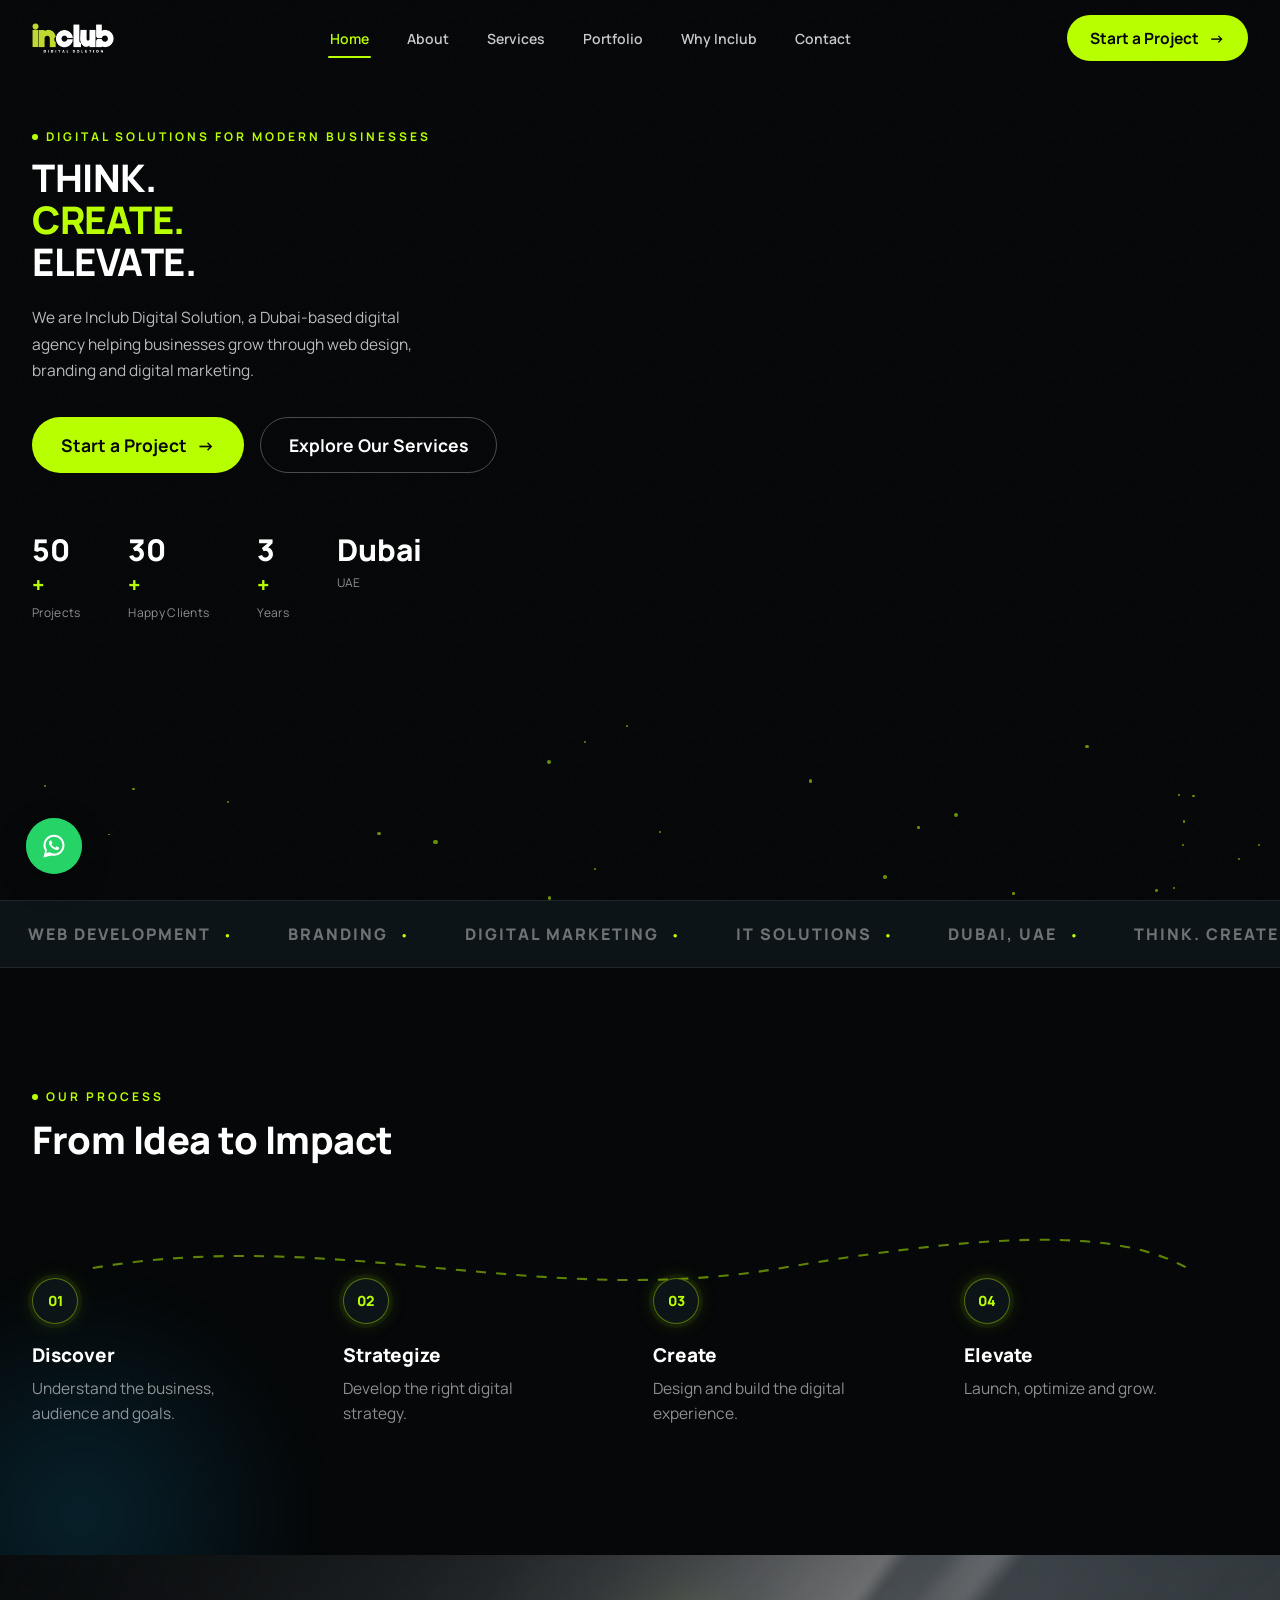
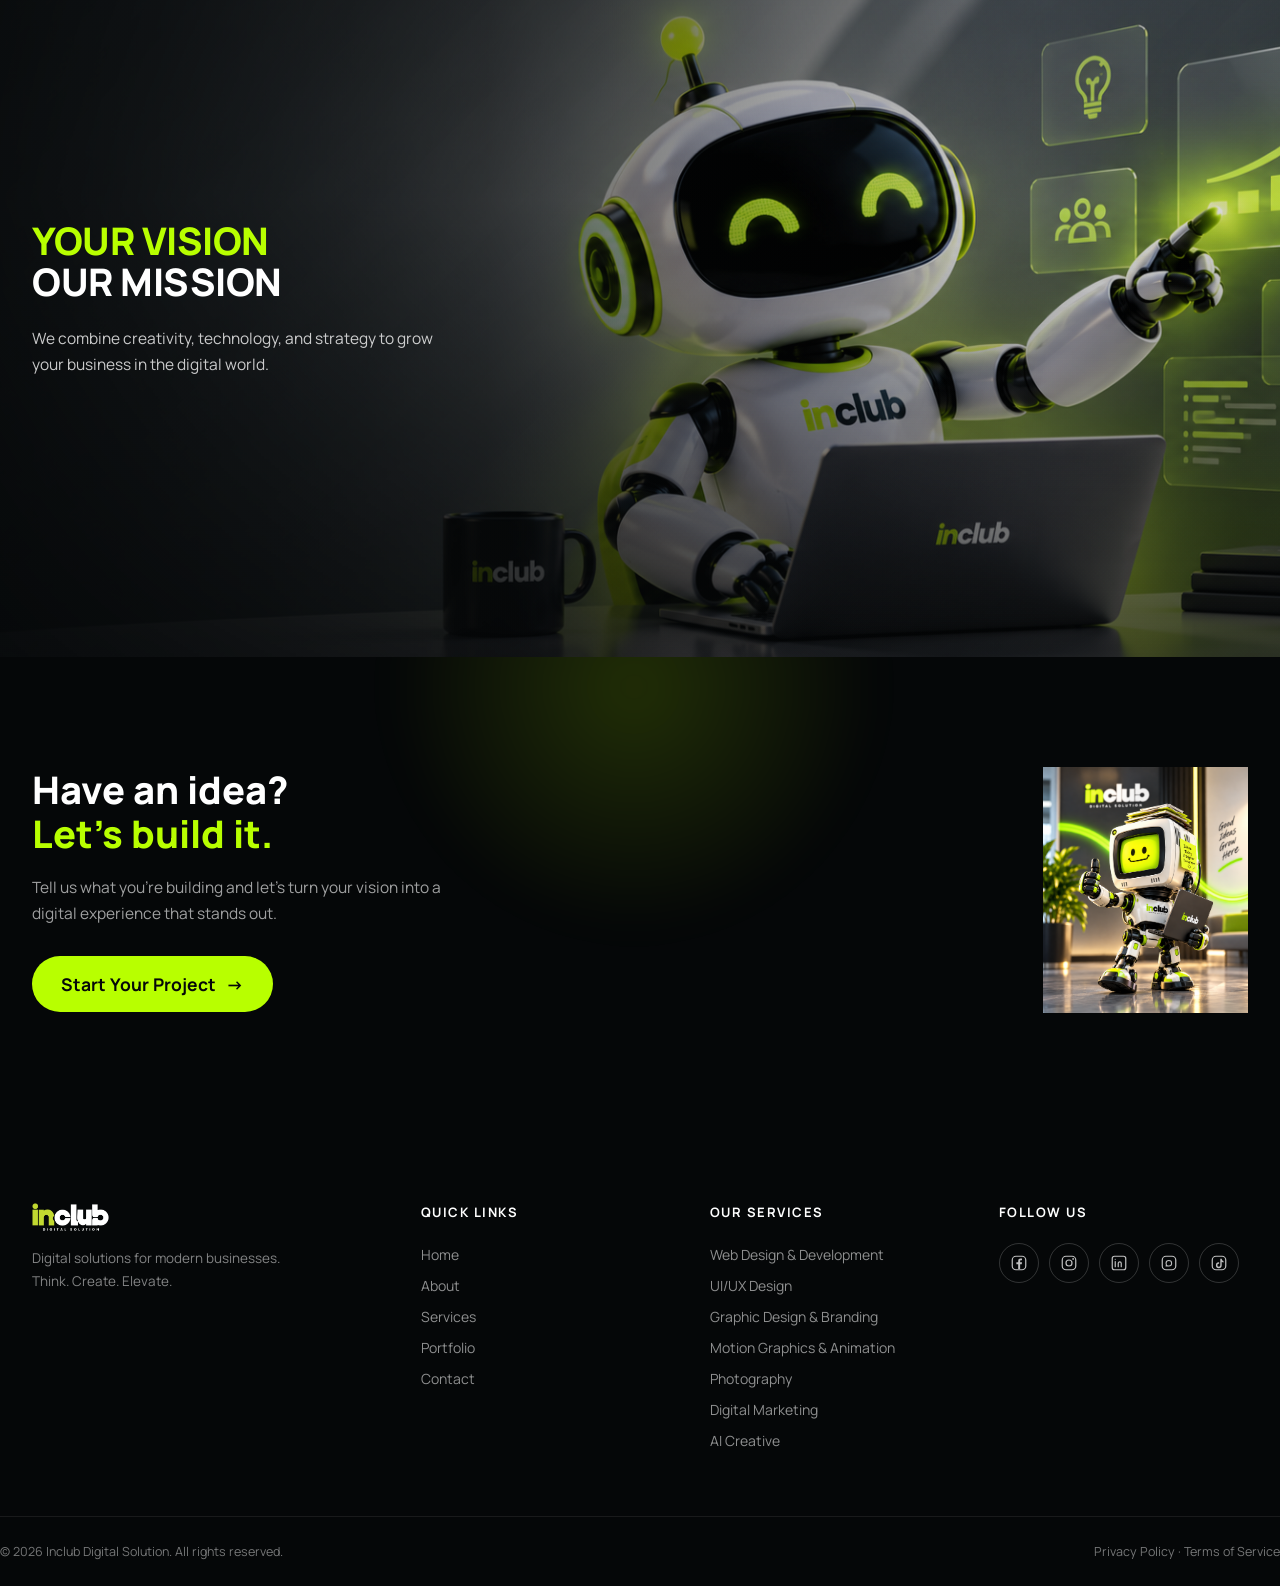
==== commit af94bf0a: "Add SEO metadata, business schema and sitemap" ====
--- a/index.html
+++ b/index.html
@@ -3,13 +3,51 @@
 <head>
 <meta charset="UTF-8">
 <meta name="viewport" content="width=device-width, initial-scale=1.0">
-<title>Inclub Digital Solution — Think. Create. Elevate.</title>
-<meta name="description" content="Inclub Digital Solution — Dubai-based digital agency offering web development, branding, digital marketing and IT solutions.">
+<title>Digital Agency in Dubai | Inclub Digital Solution</title>
+<meta name="description" content="Inclub Digital Solution is a Dubai digital agency offering web design, branding, digital marketing, photography and AI creative services for modern businesses.">
+<meta property="og:type" content="website">
+<meta property="og:site_name" content="Inclub Digital Solution">
+<meta property="og:locale" content="en_AE">
+<meta property="og:title" content="Digital Agency in Dubai | Inclub Digital Solution">
+<meta property="og:description" content="Inclub Digital Solution is a Dubai digital agency offering web design, branding, digital marketing, photography and AI creative services for modern businesses.">
+<meta name="twitter:card" content="summary">
+<meta name="twitter:title" content="Digital Agency in Dubai | Inclub Digital Solution">
+<meta name="twitter:description" content="Inclub Digital Solution is a Dubai digital agency offering web design, branding, digital marketing, photography and AI creative services for modern businesses.">
 <link rel="icon" href="assets/logo-mark.png" type="image/png">
 <link rel="preconnect" href="https://fonts.googleapis.com">
 <link rel="preconnect" href="https://fonts.gstatic.com" crossorigin>
 <link href="https://fonts.googleapis.com/css2?family=Manrope:wght@400;500;600;700;800&display=swap" rel="stylesheet">
 <link rel="stylesheet" href="style.css">
+<noscript><style>.reveal{opacity:1;transform:none;filter:none}</style></noscript>
+<link rel="canonical" href="https://inclubdigitalsolutions.ae/">
+<meta property="og:url" content="https://inclubdigitalsolutions.ae/">
+<meta property="og:image" content="https://inclubdigitalsolutions.ae/assets/logo-mark.png">
+<meta property="og:image:alt" content="Inclub Digital Solution logo">
+<meta name="twitter:image" content="https://inclubdigitalsolutions.ae/assets/logo-mark.png">
+<meta name="twitter:image:alt" content="Inclub Digital Solution logo"><script type="application/ld+json">
+{
+  "@context": "https://schema.org",
+  "@type": "Organization",
+  "@id": "https://inclubdigitalsolutions.ae/#organization",
+  "name": "Inclub Digital Solution",
+  "url": "https://inclubdigitalsolutions.ae/",
+  "logo": "https://inclubdigitalsolutions.ae/assets/logo.png",
+  "description": "Dubai-based digital agency offering web design, branding, digital marketing, photography and AI creative services.",
+  "email": "inclubdigitalsolutions@gmail.com",
+  "telephone": "+971547295871",
+  "address": {
+    "addressCountry": "AE",
+    "@type": "PostalAddress",
+    "addressLocality": "Dubai"
+  },
+  "sameAs": [
+    "https://www.facebook.com/profile.php?id=61593820896204",
+    "https://www.instagram.com/inclubdigitalsolution/",
+    "https://www.linkedin.com/company/inclubdigitalsolution/",
+    "https://www.tiktok.com/@inclubdigitalsolution"
+  ]
+}
+</script>
 </head>
 <body>
 
@@ -74,7 +112,7 @@
       <span class="line line-lime">CREATE.</span>
       <span class="line line-white">ELEVATE.</span>
     </h1>
-    <p class="hero-sub reveal">Digital solutions designed to help modern businesses build, grow and stand out in the digital world.</p>
+    <p class="hero-sub reveal">We are Inclub Digital Solution, a Dubai-based digital agency helping businesses grow through web design, branding and digital marketing.</p>
 
     <div class="hero-actions reveal">
       <a href="contact.html" class="btn btn-primary">Start a Project <span class="arrow">→</span></a>
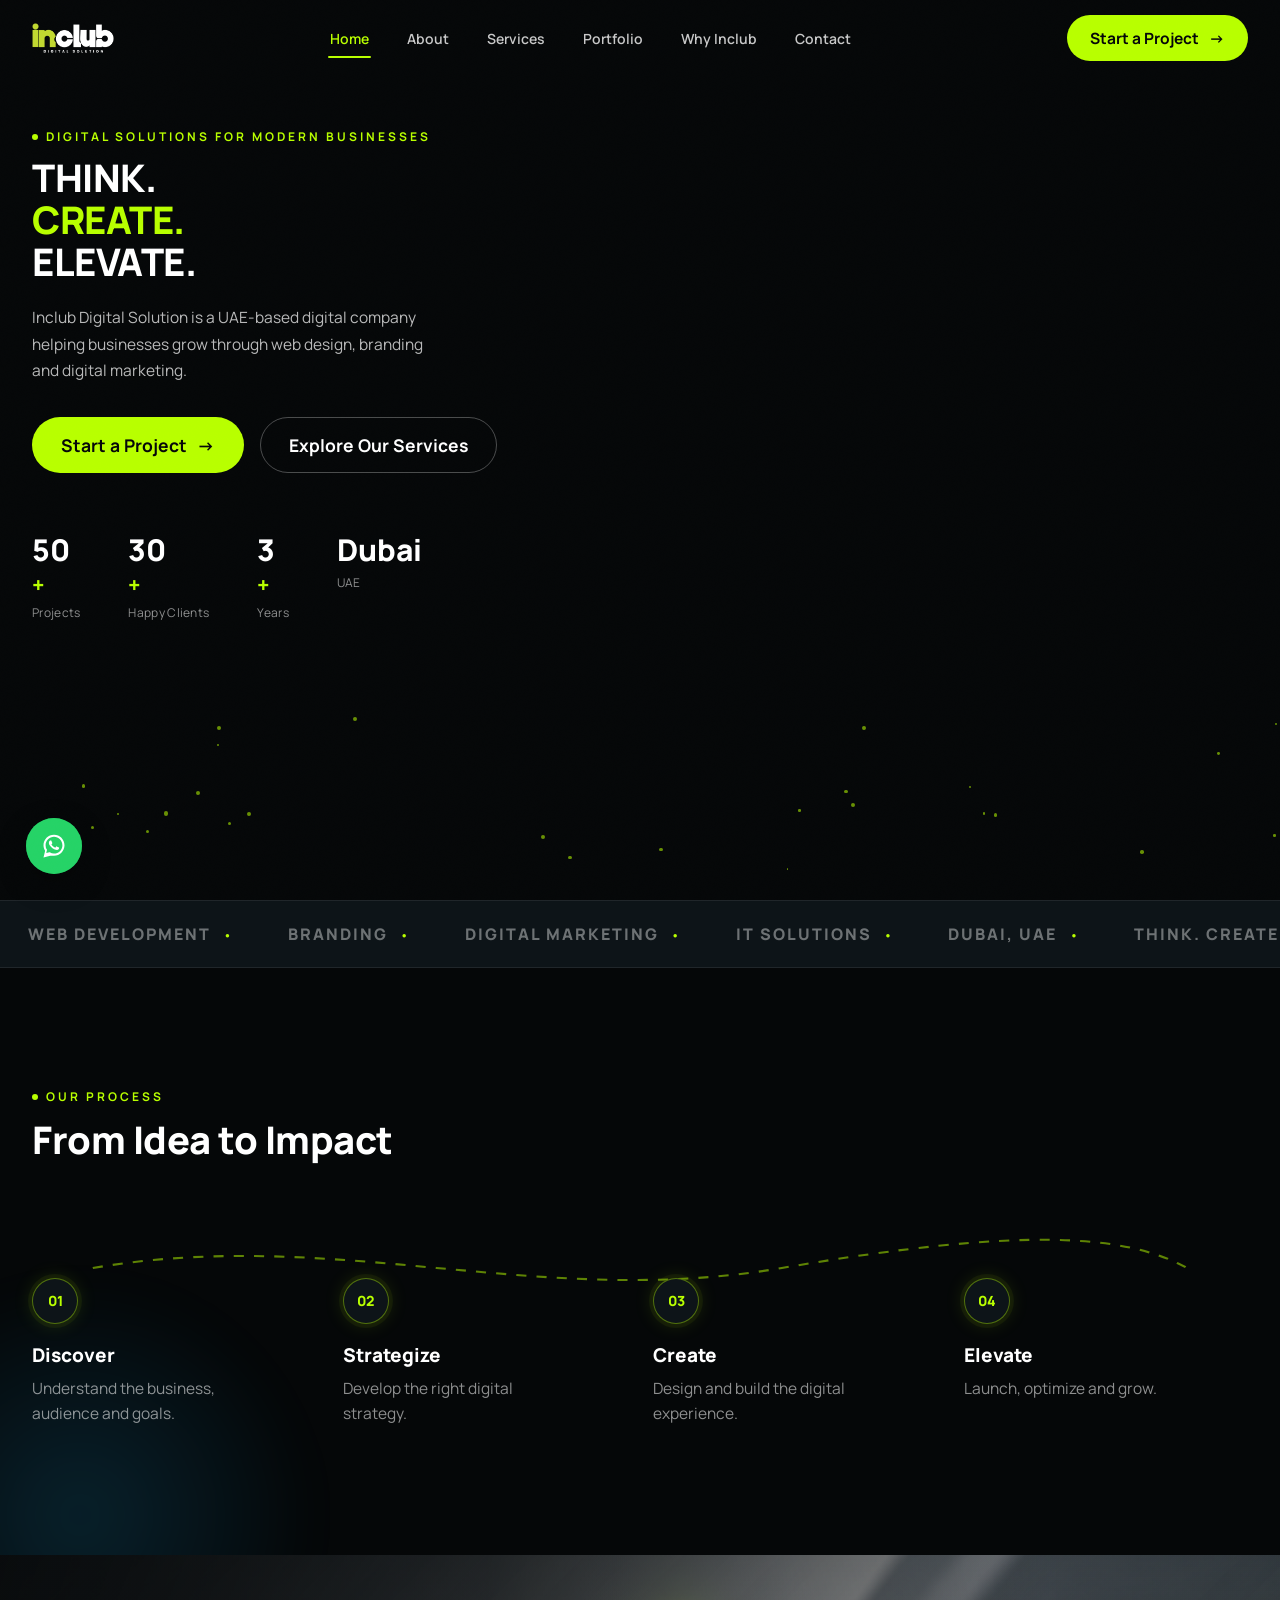
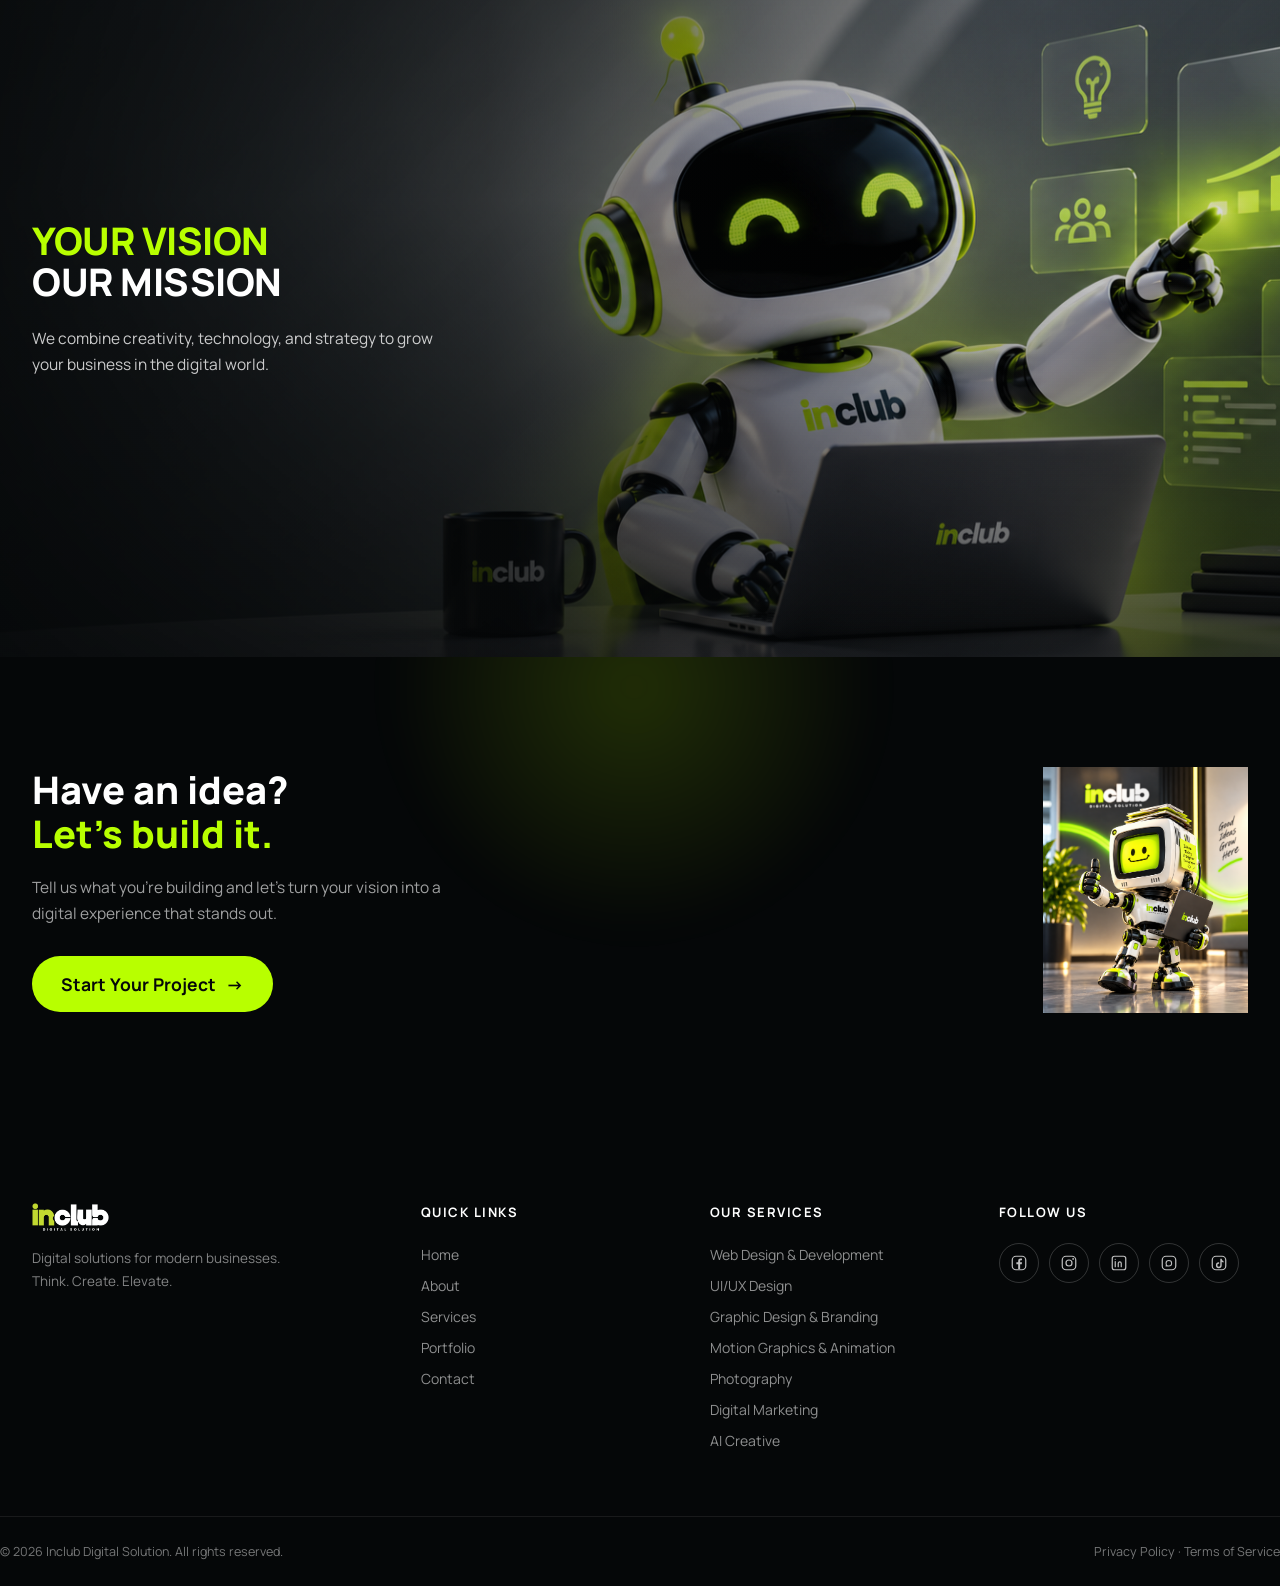
==== commit 927a2a1f: "Clarify UAE company location and full service offering" ====
--- a/index.html
+++ b/index.html
@@ -3,16 +3,16 @@
 <head>
 <meta charset="UTF-8">
 <meta name="viewport" content="width=device-width, initial-scale=1.0">
-<title>Digital Agency in Dubai | Inclub Digital Solution</title>
-<meta name="description" content="Inclub Digital Solution is a Dubai digital agency offering web design, branding, digital marketing, photography and AI creative services for modern businesses.">
+<title>UAE-Based Digital Agency | Inclub Digital Solution</title>
+<meta name="description" content="Inclub Digital Solution is a UAE-based digital company offering web design, UI/UX, branding, animation, photography, digital marketing and AI creative services.">
 <meta property="og:type" content="website">
 <meta property="og:site_name" content="Inclub Digital Solution">
 <meta property="og:locale" content="en_AE">
-<meta property="og:title" content="Digital Agency in Dubai | Inclub Digital Solution">
-<meta property="og:description" content="Inclub Digital Solution is a Dubai digital agency offering web design, branding, digital marketing, photography and AI creative services for modern businesses.">
+<meta property="og:title" content="UAE-Based Digital Agency | Inclub Digital Solution">
+<meta property="og:description" content="Inclub Digital Solution is a UAE-based digital company offering web design, UI/UX, branding, animation, photography, digital marketing and AI creative services.">
 <meta name="twitter:card" content="summary">
-<meta name="twitter:title" content="Digital Agency in Dubai | Inclub Digital Solution">
-<meta name="twitter:description" content="Inclub Digital Solution is a Dubai digital agency offering web design, branding, digital marketing, photography and AI creative services for modern businesses.">
+<meta name="twitter:title" content="UAE-Based Digital Agency | Inclub Digital Solution">
+<meta name="twitter:description" content="Inclub Digital Solution is a UAE-based digital company offering web design, UI/UX, branding, animation, photography, digital marketing and AI creative services.">
 <link rel="icon" href="assets/logo-mark.png" type="image/png">
 <link rel="preconnect" href="https://fonts.googleapis.com">
 <link rel="preconnect" href="https://fonts.gstatic.com" crossorigin>
@@ -32,7 +32,7 @@
   "name": "Inclub Digital Solution",
   "url": "https://inclubdigitalsolutions.ae/",
   "logo": "https://inclubdigitalsolutions.ae/assets/logo.png",
-  "description": "Dubai-based digital agency offering web design, branding, digital marketing, photography and AI creative services.",
+  "description": "UAE-based digital company offering web design and development, UI/UX design, graphic design and branding, motion graphics and animation, photography, digital marketing and AI creative services.",
   "email": "inclubdigitalsolutions@gmail.com",
   "telephone": "+971547295871",
   "address": {
@@ -112,7 +112,7 @@
       <span class="line line-lime">CREATE.</span>
       <span class="line line-white">ELEVATE.</span>
     </h1>
-    <p class="hero-sub reveal">We are Inclub Digital Solution, a Dubai-based digital agency helping businesses grow through web design, branding and digital marketing.</p>
+    <p class="hero-sub reveal">Inclub Digital Solution is a UAE-based digital company helping businesses grow through web design, branding and digital marketing.</p>
 
     <div class="hero-actions reveal">
       <a href="contact.html" class="btn btn-primary">Start a Project <span class="arrow">→</span></a>
